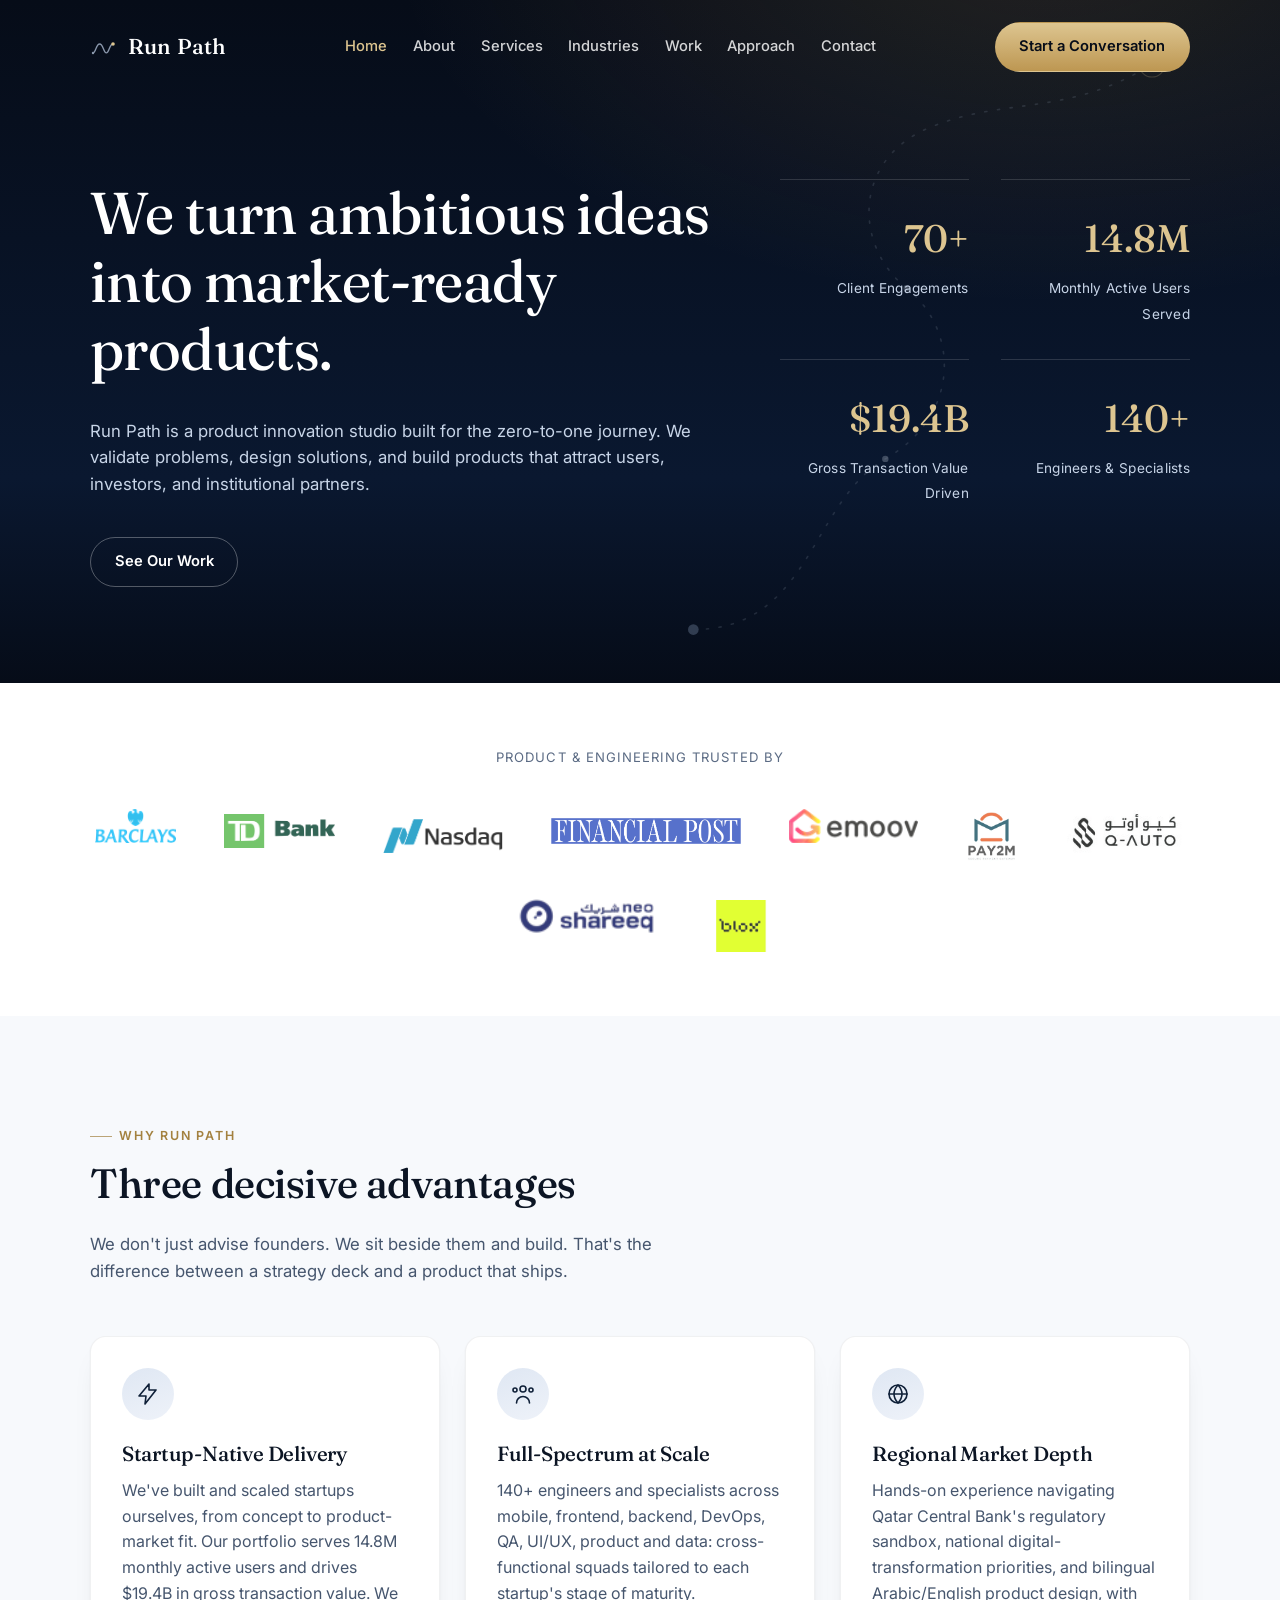
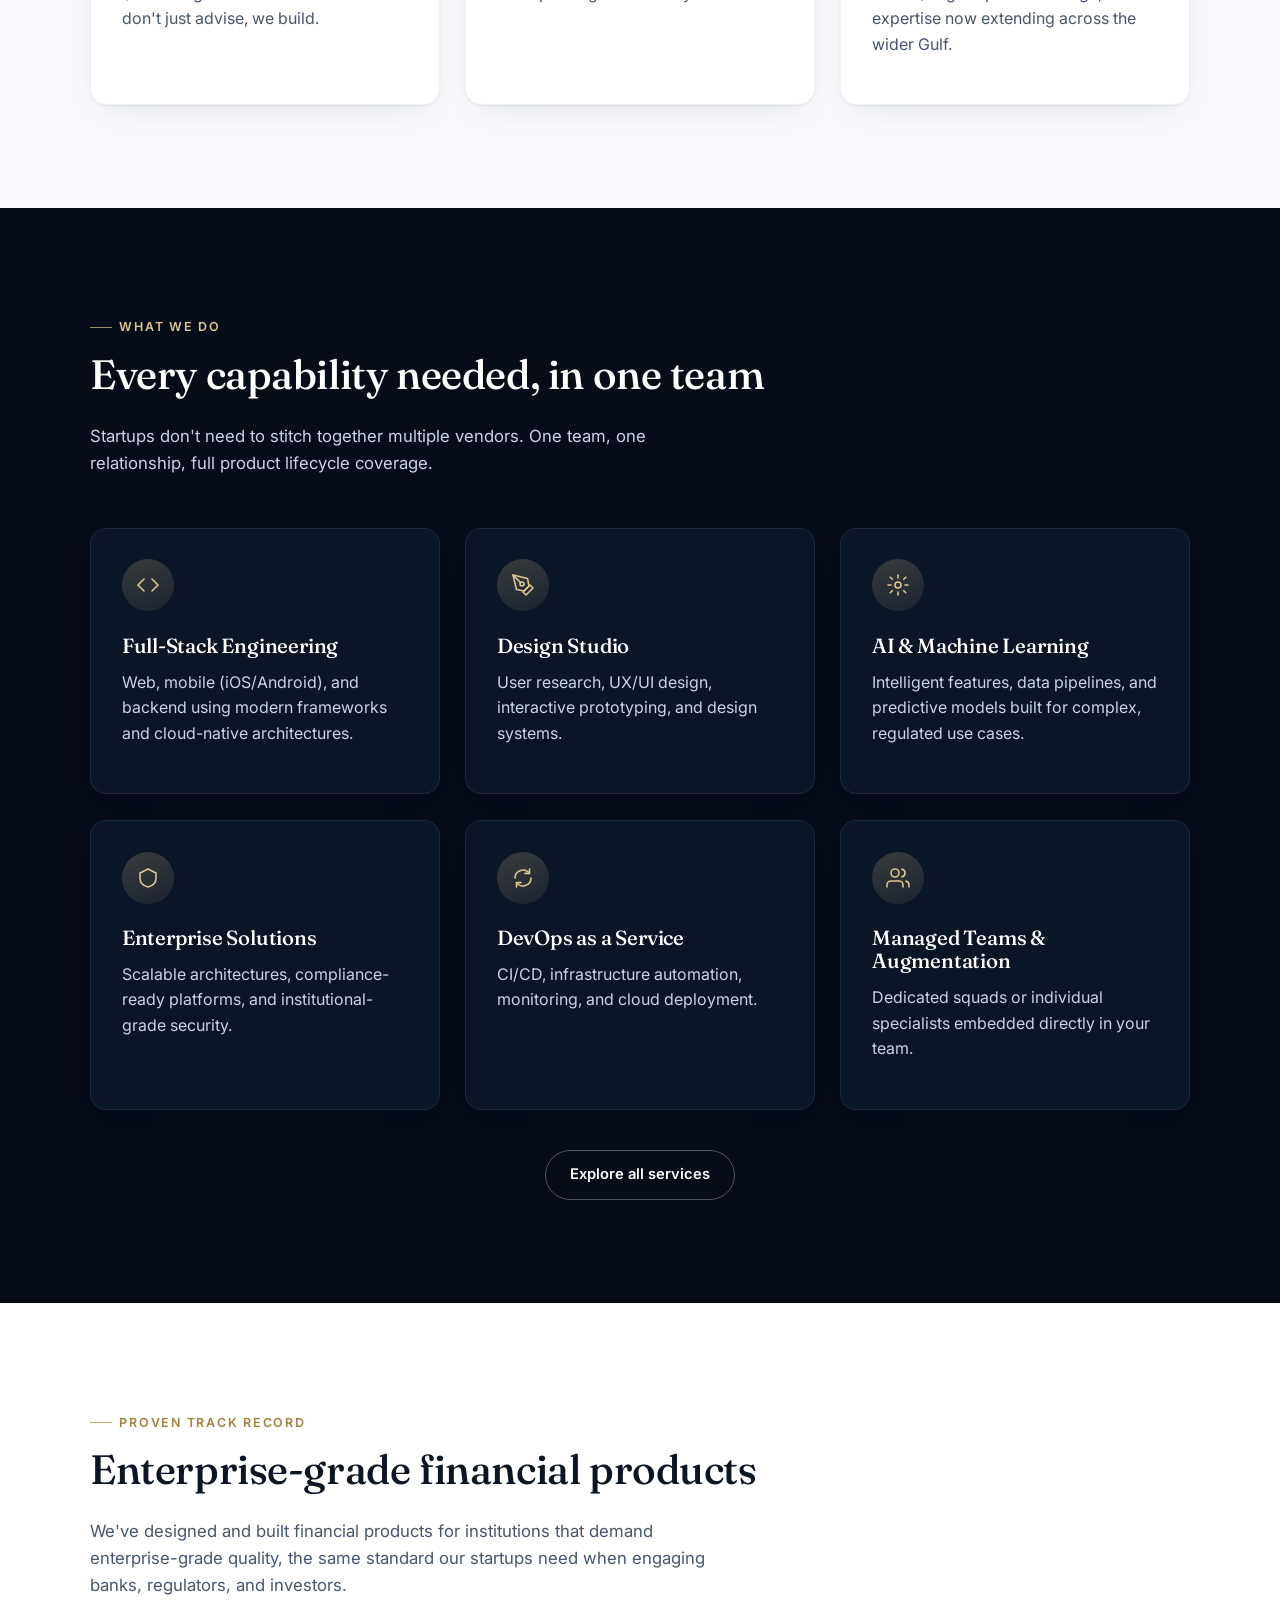
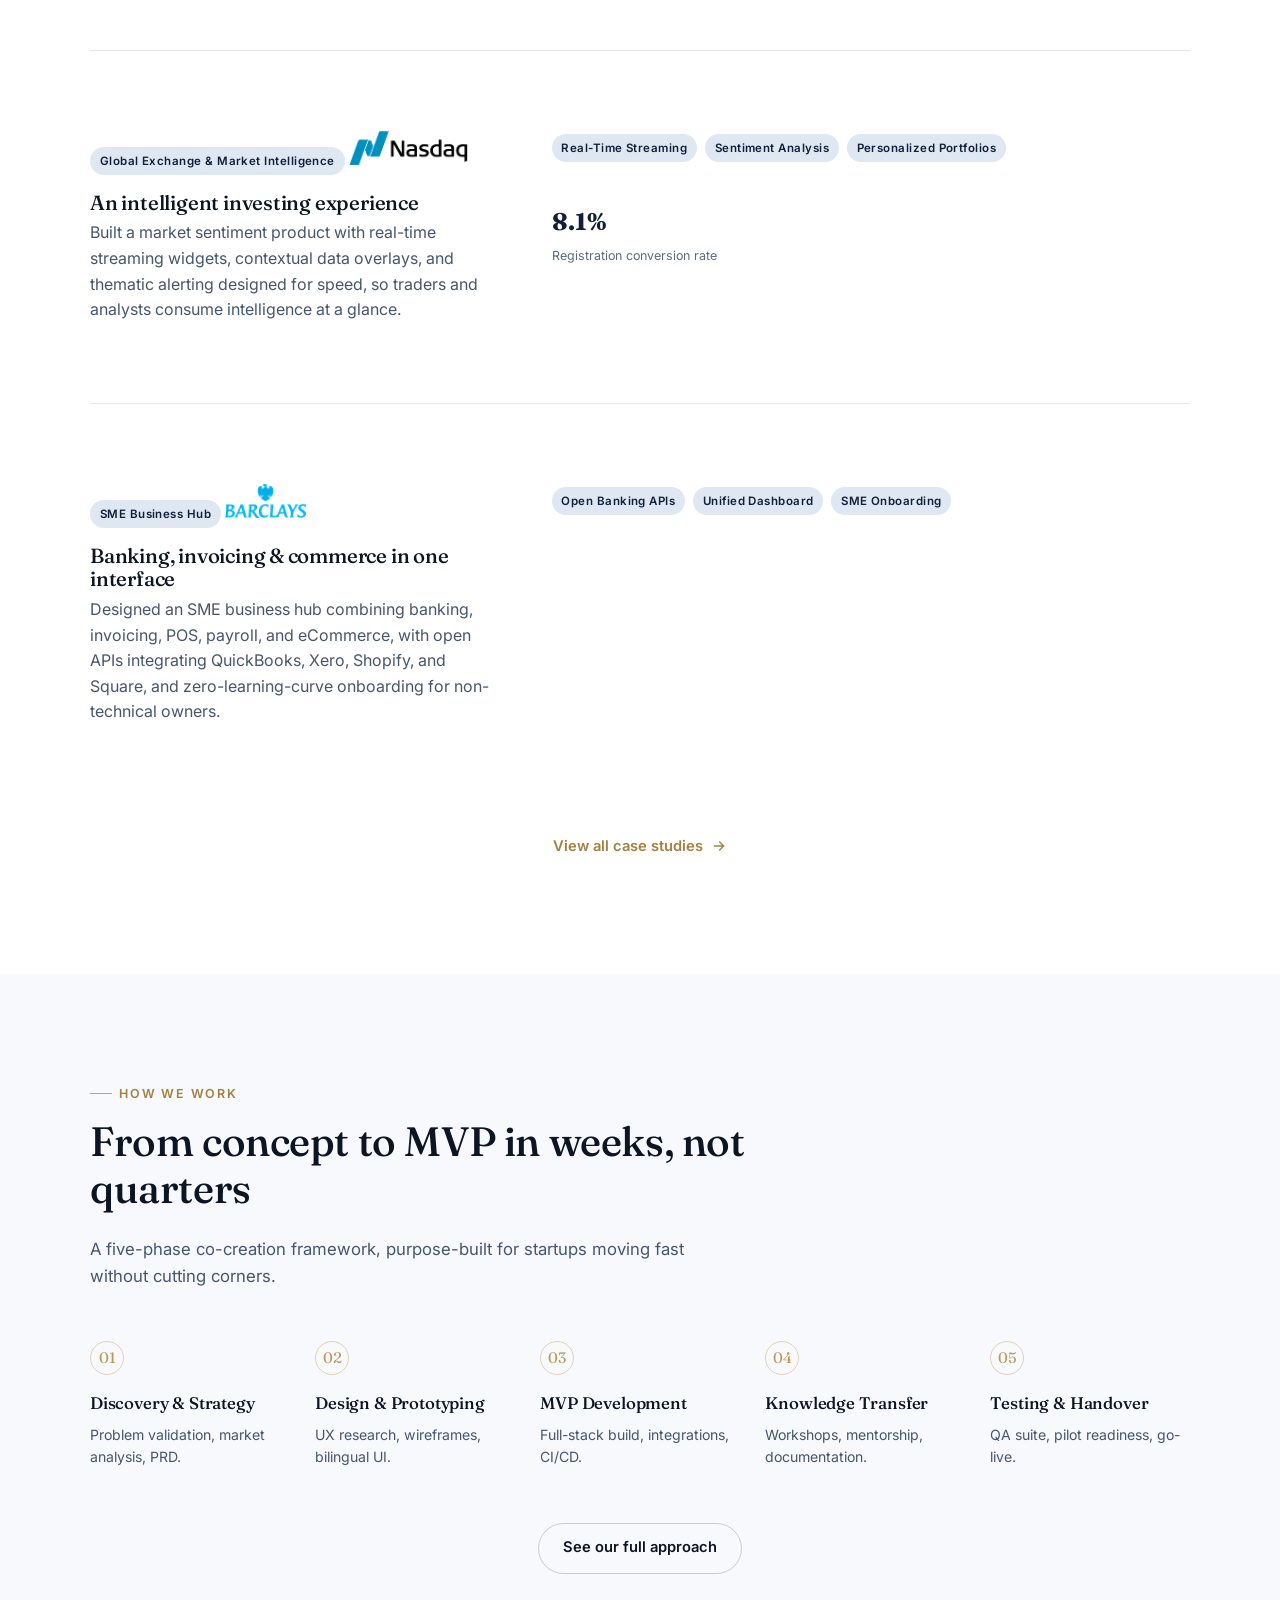
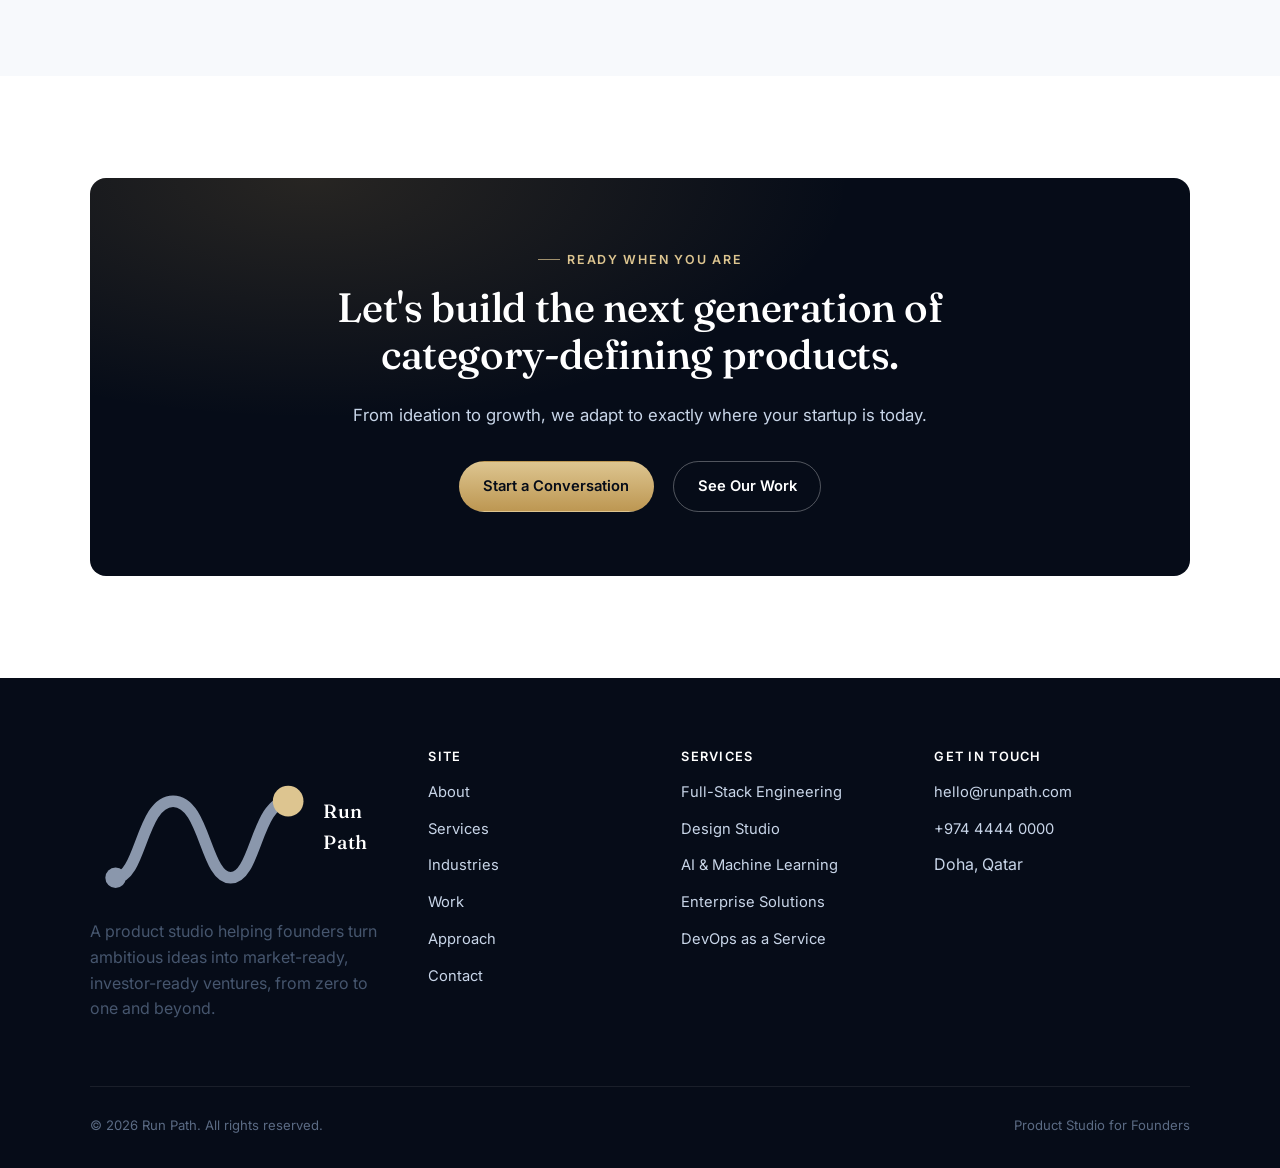
==== index.html @ f33294ba "Add files via upload" ====
<!doctype html>
<html lang="en">
<head>
<meta charset="UTF-8">
<meta name="viewport" content="width=device-width, initial-scale=1.0">
<title>Run Path | Product Studio for Founders</title>
<meta name="description" content="Run Path is a product innovation studio helping founders turn ambitious ideas into market-ready, investor-ready products, from zero to one and beyond.">
<link rel="preconnect" href="https://fonts.googleapis.com">
<link rel="preconnect" href="https://fonts.gstatic.com" crossorigin>
<link href="https://fonts.googleapis.com/css2?family=Fraunces:opsz,wght@9..144,400..600&family=Inter:wght@400;500;600;700&display=swap" rel="stylesheet">
<link rel="stylesheet" href="css/style.css">
</head>
<body>

<header class="site-header">
  <div class="container">
    <a href="index.html" class="logo">
      <svg class="mark" viewBox="0 0 35 24" fill="none" xmlns="http://www.w3.org/2000/svg">
        <path d="M4 20C8 20 8 8 13 8C18 8 18 20 22 20C26 20 26 8 31 8" stroke="#8a97ac" stroke-width="1.8" fill="none" stroke-linecap="round"/>
        <circle cx="4" cy="20" r="1.6" fill="#8a97ac"/>
        <circle cx="31" cy="8" r="2.4" fill="#ddc590"/>
      </svg>
      Run Path
    </a>
    <nav class="nav-links">
      <a href="index.html" class="active">Home</a>
      <a href="about.html">About</a>
      <a href="services.html">Services</a>
      <a href="industries.html">Industries</a>
      <a href="work.html">Work</a>
      <a href="approach.html">Approach</a>
      <a href="contact.html">Contact</a>
    </nav>
    <div class="nav-cta">
      <a href="contact.html" class="btn btn-gold">Start a Conversation</a>
      <button class="nav-toggle" aria-label="Toggle menu"><span></span><span></span><span></span></button>
    </div>
  </div>
</header>

<main>

  <section class="hero">
    <svg class="hero-path" viewBox="0 0 1200 700" fill="none" preserveAspectRatio="xMaxYMid slice" xmlns="http://www.w3.org/2000/svg">
      <path d="M650 620C760 620 760 500 830 460C900 420 900 340 850 300C800 260 800 180 870 150C940 120 1000 140 1080 90" stroke="url(#pathgrad)" stroke-width="1.5" stroke-dasharray="2 10" stroke-linecap="round"/>
      <circle cx="650" cy="620" r="5" fill="#5b6b84"/>
      <circle cx="830" cy="460" r="3" fill="#dfe7f3" fill-opacity="0.5"/>
      <circle cx="850" cy="300" r="3" fill="#dfe7f3" fill-opacity="0.5"/>
      <circle cx="1080" cy="90" r="6" fill="#ddc590"/>
      <circle cx="1080" cy="90" r="12" stroke="#ddc590" stroke-opacity="0.4"/>
      <defs>
        <linearGradient id="pathgrad" x1="650" y1="620" x2="1080" y2="90">
          <stop stop-color="#5b6b84" stop-opacity="0.5"/>
          <stop offset="1" stop-color="#ddc590" stop-opacity="0.8"/>
        </linearGradient>
      </defs>
    </svg>
    <div class="container">
      <div class="hero-grid">
        <div class="hero-copy reveal">
          <h1>We turn ambitious ideas into market-ready products.</h1>
          <p class="lede">Run Path is a product innovation studio built for the zero-to-one journey. We validate problems, design solutions, and build products that attract users, investors, and institutional partners.</p>
          <div class="hero-cta">
            <a href="work.html" class="btn btn-outline-light">See Our Work</a>
          </div>
        </div>
        <div class="hero-stats-grid reveal">
          <div class="stat"><span class="num">70+</span><span class="label">Client Engagements</span></div>
          <div class="stat"><span class="num">14.8M</span><span class="label">Monthly Active Users Served</span></div>
          <div class="stat"><span class="num">$19.4B</span><span class="label">Gross Transaction Value Driven</span></div>
          <div class="stat"><span class="num">140+</span><span class="label">Engineers &amp; Specialists</span></div>
        </div>
      </div>
    </div>
  </section>

  <section class="section-pad-sm bg-white">
    <div class="container">
      <p class="text-center" style="font-size:0.82rem; letter-spacing:0.08em; text-transform:uppercase; color:var(--slate-500); margin-bottom:2rem;">Product &amp; engineering trusted by</p>
      <div class="logo-strip">
        <span class="logo-chip chip-up"><img src="assets/logos/Barclays.png" alt="Barclays"></span>
        <span class="logo-chip"><img src="assets/logos/TDBank.webp" alt="TD Bank"></span>
        <span class="logo-chip chip-down"><img src="assets/logos/Nasdaq.png" alt="Nasdaq"></span>
        <span class="logo-chip"><img src="assets/logos/FP.png" alt="Financial Post"></span>
        <span class="logo-chip chip-up"><img src="assets/logos/emoov.png" alt="eMoov"></span>
        <span class="logo-chip compact chip-down"><img src="assets/logos/Pay2M.png" alt="PAY2M"></span>
        <span class="logo-chip compact"><img src="assets/logos/QAuto.png" alt="Q-Auto"></span>
        <span class="logo-chip compact chip-up"><img src="assets/logos/ShareeqNeo.png" alt="Shareeq Neo"></span>
        <span class="logo-chip compact chip-down"><img src="assets/logos/blox.png" alt="BLOX"></span>
      </div>
    </div>
  </section>

  <section class="section-pad bg-ice">
    <div class="container">
      <div class="section-head reveal">
        <p class="eyebrow">Why Run Path</p>
        <h2>Three decisive advantages</h2>
        <p class="lede">We don't just advise founders. We sit beside them and build. That's the difference between a strategy deck and a product that ships.</p>
      </div>
      <div class="grid-3">
        <div class="card reveal">
          <div class="icon-circle">
            <svg viewBox="0 0 24 24" fill="none" stroke="currentColor" stroke-width="1.6" stroke-linecap="round" stroke-linejoin="round"><path d="M13 2 3 14h7l-1 8 11-14h-7z"/></svg>
          </div>
          <h3>Startup-Native Delivery</h3>
          <p>We've built and scaled startups ourselves, from concept to product-market fit. Our portfolio serves 14.8M monthly active users and drives $19.4B in gross transaction value. We don't just advise, we build.</p>
        </div>
        <div class="card reveal">
          <div class="icon-circle">
            <svg viewBox="0 0 24 24" fill="none" stroke="currentColor" stroke-width="1.6" stroke-linecap="round" stroke-linejoin="round"><circle cx="12" cy="7" r="3"/><path d="M5.5 21a6.5 6.5 0 0 1 13 0"/><circle cx="20" cy="8" r="2"/><circle cx="4" cy="8" r="2"/></svg>
          </div>
          <h3>Full-Spectrum at Scale</h3>
          <p>140+ engineers and specialists across mobile, frontend, backend, DevOps, QA, UI/UX, product and data: cross-functional squads tailored to each startup's stage of maturity.</p>
        </div>
        <div class="card reveal">
          <div class="icon-circle">
            <svg viewBox="0 0 24 24" fill="none" stroke="currentColor" stroke-width="1.6" stroke-linecap="round" stroke-linejoin="round"><circle cx="12" cy="12" r="9"/><path d="M3 12h18M12 3c2.5 2.7 4 6 4 9s-1.5 6.3-4 9c-2.5-2.7-4-6-4-9s1.5-6.3 4-9z"/></svg>
          </div>
          <h3>Regional Market Depth</h3>
          <p>Hands-on experience navigating Qatar Central Bank's regulatory sandbox, national digital-transformation priorities, and bilingual Arabic/English product design, with expertise now extending across the wider Gulf.</p>
        </div>
      </div>
    </div>
  </section>

  <section class="section-pad bg-navy">
    <div class="container">
      <div class="section-head reveal">
        <p class="eyebrow">What We Do</p>
        <h2>Every capability needed, in one team</h2>
        <p class="lede">Startups don't need to stitch together multiple vendors. One team, one relationship, full product lifecycle coverage.</p>
      </div>
      <div class="grid-3">
        <div class="card card-dark reveal">
          <div class="icon-circle"><svg viewBox="0 0 24 24" fill="none" stroke="currentColor" stroke-width="1.6" stroke-linecap="round" stroke-linejoin="round"><polyline points="8 6 2 12 8 18"/><polyline points="16 6 22 12 16 18"/></svg></div>
          <h3>Full-Stack Engineering</h3>
          <p>Web, mobile (iOS/Android), and backend using modern frameworks and cloud-native architectures.</p>
        </div>
        <div class="card card-dark reveal">
          <div class="icon-circle"><svg viewBox="0 0 24 24" fill="none" stroke="currentColor" stroke-width="1.6" stroke-linecap="round" stroke-linejoin="round"><path d="M12 19l7-7 3 3-7 7-3-3z"/><path d="M18 13l-1.5-7.5L2 2l3.5 14.5L13 18l5-5z"/><path d="M2 2l7.586 7.586"/><circle cx="11" cy="11" r="2"/></svg></div>
          <h3>Design Studio</h3>
          <p>User research, UX/UI design, interactive prototyping, and design systems.</p>
        </div>
        <div class="card card-dark reveal">
          <div class="icon-circle"><svg viewBox="0 0 24 24" fill="none" stroke="currentColor" stroke-width="1.6" stroke-linecap="round" stroke-linejoin="round"><circle cx="12" cy="12" r="3"/><path d="M12 2v3M12 19v3M4.2 4.2l2.1 2.1M17.7 17.7l2.1 2.1M2 12h3M19 12h3M4.2 19.8l2.1-2.1M17.7 6.3l2.1-2.1"/></svg></div>
          <h3>AI &amp; Machine Learning</h3>
          <p>Intelligent features, data pipelines, and predictive models built for complex, regulated use cases.</p>
        </div>
        <div class="card card-dark reveal">
          <div class="icon-circle"><svg viewBox="0 0 24 24" fill="none" stroke="currentColor" stroke-width="1.6" stroke-linecap="round" stroke-linejoin="round"><path d="M12 3l8 4v5c0 5-3.5 8-8 9-4.5-1-8-4-8-9V7l8-4z"/></svg></div>
          <h3>Enterprise Solutions</h3>
          <p>Scalable architectures, compliance-ready platforms, and institutional-grade security.</p>
        </div>
        <div class="card card-dark reveal">
          <div class="icon-circle"><svg viewBox="0 0 24 24" fill="none" stroke="currentColor" stroke-width="1.6" stroke-linecap="round" stroke-linejoin="round"><path d="M4 12a8 8 0 0 1 14.5-4.6M20 12a8 8 0 0 1-14.5 4.6"/><path d="M18.5 3v4.4H14M5.5 21v-4.4H10"/></svg></div>
          <h3>DevOps as a Service</h3>
          <p>CI/CD, infrastructure automation, monitoring, and cloud deployment.</p>
        </div>
        <div class="card card-dark reveal">
          <div class="icon-circle"><svg viewBox="0 0 24 24" fill="none" stroke="currentColor" stroke-width="1.6" stroke-linecap="round" stroke-linejoin="round"><path d="M17 21v-2a4 4 0 0 0-4-4H5a4 4 0 0 0-4 4v2"/><circle cx="9" cy="7" r="4"/><path d="M23 21v-2a4 4 0 0 0-3-3.87M16 3.13a4 4 0 0 1 0 7.75"/></svg></div>
          <h3>Managed Teams &amp; Augmentation</h3>
          <p>Dedicated squads or individual specialists embedded directly in your team.</p>
        </div>
      </div>
      <div class="text-center" style="margin-top:2.5rem;">
        <a href="services.html" class="btn btn-outline-light">Explore all services</a>
      </div>
    </div>
  </section>

  <section class="section-pad bg-white">
    <div class="container">
      <div class="section-head reveal">
        <p class="eyebrow">Proven Track Record</p>
        <h2>Enterprise-grade financial products</h2>
        <p class="lede">We've designed and built financial products for institutions that demand enterprise-grade quality, the same standard our startups need when engaging banks, regulators, and investors.</p>
      </div>

      <div class="case-row reveal">
        <div class="case-meta">
          <span class="tag">Global Exchange &amp; Market Intelligence</span>
          <div class="logo-chip" style="margin-top:1rem;"><img src="assets/logos/Nasdaq.png" alt="Nasdaq"></div>
          <h3>An intelligent investing experience</h3>
          <p>Built a market sentiment product with real-time streaming widgets, contextual data overlays, and thematic alerting designed for speed, so traders and analysts consume intelligence at a glance.</p>
        </div>
        <div class="case-meta">
          <div class="tag-row">
            <span class="tag">Real-Time Streaming</span>
            <span class="tag">Sentiment Analysis</span>
            <span class="tag">Personalized Portfolios</span>
          </div>
          <div class="case-metrics">
            <div><strong>8.1%</strong><span>Registration conversion rate</span></div>
          </div>
        </div>
      </div>

      <div class="case-row reveal">
        <div class="case-meta">
          <span class="tag">SME Business Hub</span>
          <div class="logo-chip" style="margin-top:1rem;"><img src="assets/logos/Barclays.png" alt="Barclays"></div>
          <h3>Banking, invoicing &amp; commerce in one interface</h3>
          <p>Designed an SME business hub combining banking, invoicing, POS, payroll, and eCommerce, with open APIs integrating QuickBooks, Xero, Shopify, and Square, and zero-learning-curve onboarding for non-technical owners.</p>
        </div>
        <div class="case-meta">
          <div class="tag-row">
            <span class="tag">Open Banking APIs</span>
            <span class="tag">Unified Dashboard</span>
            <span class="tag">SME Onboarding</span>
          </div>
        </div>
      </div>

      <div class="text-center" style="margin-top:1rem;">
        <a href="work.html" class="btn btn-ghost">View all case studies <svg width="16" height="16" viewBox="0 0 24 24" fill="none" stroke="currentColor" stroke-width="2" stroke-linecap="round"><path d="M5 12h14M13 6l6 6-6 6"/></svg></a>
      </div>
    </div>
  </section>

  <section class="section-pad bg-ice">
    <div class="container">
      <div class="section-head reveal">
        <p class="eyebrow">How We Work</p>
        <h2>From concept to MVP in weeks, not quarters</h2>
        <p class="lede">A five-phase co-creation framework, purpose-built for startups moving fast without cutting corners.</p>
      </div>
      <div class="grid-5">
        <div class="reveal"><div class="step-number">01</div><h3 style="font-size:1.05rem;">Discovery &amp; Strategy</h3><p style="font-size:0.88rem;">Problem validation, market analysis, PRD.</p></div>
        <div class="reveal"><div class="step-number">02</div><h3 style="font-size:1.05rem;">Design &amp; Prototyping</h3><p style="font-size:0.88rem;">UX research, wireframes, bilingual UI.</p></div>
        <div class="reveal"><div class="step-number">03</div><h3 style="font-size:1.05rem;">MVP Development</h3><p style="font-size:0.88rem;">Full-stack build, integrations, CI/CD.</p></div>
        <div class="reveal"><div class="step-number">04</div><h3 style="font-size:1.05rem;">Knowledge Transfer</h3><p style="font-size:0.88rem;">Workshops, mentorship, documentation.</p></div>
        <div class="reveal"><div class="step-number">05</div><h3 style="font-size:1.05rem;">Testing &amp; Handover</h3><p style="font-size:0.88rem;">QA suite, pilot readiness, go-live.</p></div>
      </div>
      <div class="text-center" style="margin-top:2.5rem;">
        <a href="approach.html" class="btn btn-outline-dark">See our full approach</a>
      </div>
    </div>
  </section>

  <section class="section-pad bg-white">
    <div class="container">
      <div class="cta-band reveal">
        <p class="eyebrow" style="justify-content:center;">Ready When You Are</p>
        <h2>Let's build the next generation of category-defining products.</h2>
        <p class="lede" style="margin:0 auto;">From ideation to growth, we adapt to exactly where your startup is today.</p>
        <div class="btn-row">
          <a href="contact.html" class="btn btn-gold">Start a Conversation</a>
          <a href="work.html" class="btn btn-outline-light">See Our Work</a>
        </div>
      </div>
    </div>
  </section>

</main>

<footer class="site-footer">
  <div class="container">
    <div class="footer-grid">
      <div>
        <div class="footer-logo">
          <svg class="mark" viewBox="0 0 35 24" fill="none" xmlns="http://www.w3.org/2000/svg">
            <path d="M4 20C8 20 8 8 13 8C18 8 18 20 22 20C26 20 26 8 31 8" stroke="#8a97ac" stroke-width="1.8" fill="none" stroke-linecap="round"/>
            <circle cx="4" cy="20" r="1.6" fill="#8a97ac"/>
            <circle cx="31" cy="8" r="2.4" fill="#ddc590"/>
          </svg>
          <span class="logo" style="font-size:1.2rem;">Run Path</span>
        </div>
        <p>A product studio helping founders turn ambitious ideas into market-ready, investor-ready ventures, from zero to one and beyond.</p>
      </div>
      <div>
        <h4>Site</h4>
        <ul>
          <li><a href="about.html">About</a></li>
          <li><a href="services.html">Services</a></li>
          <li><a href="industries.html">Industries</a></li>
          <li><a href="work.html">Work</a></li>
          <li><a href="approach.html">Approach</a></li>
          <li><a href="contact.html">Contact</a></li>
        </ul>
      </div>
      <div>
        <h4>Services</h4>
        <ul>
          <li><a href="services.html">Full-Stack Engineering</a></li>
          <li><a href="services.html">Design Studio</a></li>
          <li><a href="services.html">AI &amp; Machine Learning</a></li>
          <li><a href="services.html">Enterprise Solutions</a></li>
          <li><a href="services.html">DevOps as a Service</a></li>
        </ul>
      </div>
      <div>
        <h4>Get in Touch</h4>
        <ul>
          <li><a href="mailto:hello@runpath.com">hello@runpath.com</a></li>
          <li><a href="tel:+97444440000">+974 4444 0000</a></li>
          <li>Doha, Qatar</li>
        </ul>
      </div>
    </div>
    <div class="footer-bottom">
      <span>© 2026 Run Path. All rights reserved.</span>
      <span>Product Studio for Founders</span>
    </div>
  </div>
</footer>

<script src="js/main.js"></script>
</body>
</html>
---- css/style.css ----
/* ============================================================
   RUN PATH — Design System
   Palette: Midnight Executive (navy) + warm brass accent
   Type: Fraunces (display serif) + Inter (body sans)
   ============================================================ */

:root {
  --navy-950: #060c18;
  --navy-900: #0a1526;
  --navy-800: #0f2038;
  --navy-700: #16304f;
  --navy-600: #223f63;
  --ice-50: #f7f9fc;
  --ice-100: #eef2f9;
  --ice-200: #dfe7f3;
  --ice-300: #c8d5e8;
  --slate-500: #5b6b84;
  --slate-600: #46566e;
  --slate-700: #34415500;
  --white: #ffffff;
  --gold-300: #ddc590;
  --gold-500: #bd9752;
  --gold-600: #a3813f;
  --ink: #0c1524;

  --container: 1180px;
  --gap: clamp(1.25rem, 2vw, 2rem);
  --radius-sm: 6px;
  --radius-md: 10px;
  --radius-lg: 16px;

  --shadow-soft: 0 20px 60px -30px rgba(6, 12, 24, 0.35);
  --shadow-card: 0 1px 2px rgba(10, 21, 38, 0.06), 0 12px 30px -18px rgba(10, 21, 38, 0.18);

  --ease: cubic-bezier(.22, .61, .36, 1);
}

* { box-sizing: border-box; }
html { scroll-behavior: smooth; }

body {
  margin: 0;
  font-family: 'Inter', -apple-system, BlinkMacSystemFont, 'Segoe UI', sans-serif;
  color: var(--ink);
  background: var(--white);
  line-height: 1.6;
  -webkit-font-smoothing: antialiased;
}

h1, h2, h3, h4 {
  font-family: 'Fraunces', 'Cambria', Georgia, serif;
  font-weight: 500;
  line-height: 1.15;
  margin: 0 0 0.6em;
  letter-spacing: -0.01em;
}

h1 { font-size: clamp(2.4rem, 4.6vw, 4.2rem); font-weight: 460; }
h2 { font-size: clamp(1.9rem, 3.2vw, 2.75rem); }
h3 { font-size: clamp(1.2rem, 1.6vw, 1.5rem); }

p { margin: 0 0 1em; color: var(--slate-600); }

a { color: inherit; text-decoration: none; }

img, svg { display: block; max-width: 100%; }

.container {
  width: 100%;
  max-width: var(--container);
  margin: 0 auto;
  padding: 0 clamp(1.25rem, 4vw, 2.5rem);
}

section { position: relative; }

.section-pad { padding: clamp(4rem, 8vw, 7.5rem) 0; }
.section-pad-sm { padding: clamp(2.75rem, 5vw, 4.5rem) 0; }

.bg-navy { background: var(--navy-950); color: var(--ice-100); }
.bg-navy p, .hero p, .page-hero p, .cta-band p { color: var(--ice-300); }
.bg-navy h1, .bg-navy h2, .bg-navy h3, .bg-navy h4,
.hero h1, .hero h2, .hero h3, .hero h4,
.page-hero h1, .page-hero h2, .page-hero h3, .page-hero h4,
.cta-band h1, .cta-band h2, .cta-band h3, .cta-band h4 { color: var(--white); }
.bg-ice { background: var(--ice-50); }
.bg-white { background: var(--white); }

.eyebrow {
  display: inline-flex;
  align-items: center;
  gap: 0.6em;
  font-family: 'Inter', sans-serif;
  font-size: 0.78rem;
  font-weight: 600;
  letter-spacing: 0.14em;
  text-transform: uppercase;
  color: var(--gold-600);
  margin-bottom: 1.1em;
}
.bg-navy .eyebrow, .hero .eyebrow, .page-hero .eyebrow, .cta-band .eyebrow { color: var(--gold-300); }

.eyebrow::before {
  content: "";
  width: 22px;
  height: 1px;
  background: currentColor;
  opacity: 0.7;
}

.lede {
  font-size: clamp(1.05rem, 1.3vw, 1.2rem);
  max-width: 640px;
  color: var(--slate-600);
}
.bg-navy .lede, .hero .lede, .page-hero .lede, .cta-band .lede { color: var(--ice-300); }

/* ---------- Buttons ---------- */
.btn {
  display: inline-flex;
  align-items: center;
  gap: 0.6em;
  padding: 0.85em 1.6em;
  border-radius: 999px;
  font-size: 0.92rem;
  font-weight: 600;
  border: 1px solid transparent;
  cursor: pointer;
  transition: transform 0.25s var(--ease), background 0.25s var(--ease), color 0.25s var(--ease), border-color 0.25s var(--ease);
  white-space: nowrap;
}
.btn-gold {
  background: linear-gradient(180deg, var(--gold-300), var(--gold-500));
  color: var(--navy-950);
}
.btn-gold:hover { transform: translateY(-2px); }
.btn-outline-light {
  border-color: rgba(255,255,255,0.3);
  color: var(--white);
}
.btn-outline-light:hover { border-color: rgba(255,255,255,0.7); background: rgba(255,255,255,0.06); }
.btn-outline-dark {
  border-color: rgba(10,21,38,0.2);
  color: var(--ink);
}
.btn-outline-dark:hover { border-color: rgba(10,21,38,0.5); background: rgba(10,21,38,0.04); }
.btn-ghost {
  color: var(--gold-600);
  padding: 0.85em 0;
}
.btn-ghost svg { transition: transform 0.25s var(--ease); }
.btn-ghost:hover svg { transform: translateX(4px); }

/* ---------- Header ---------- */
.site-header {
  position: fixed;
  top: 0; left: 0; right: 0;
  z-index: 100;
  padding: 1.35rem 0;
  transition: background 0.35s var(--ease), padding 0.35s var(--ease), box-shadow .35s var(--ease), border-color .35s var(--ease);
  border-bottom: 1px solid transparent;
}
.site-header .container { display: flex; align-items: center; justify-content: space-between; }
.site-header.is-scrolled {
  background: rgba(6, 12, 24, 0.92);
  backdrop-filter: blur(10px);
  padding: 0.9rem 0;
  border-color: rgba(255,255,255,0.08);
}

.logo {
  font-family: 'Fraunces', serif;
  font-size: 1.35rem;
  font-weight: 500;
  color: var(--white);
  display: flex;
  align-items: center;
  gap: 0.55em;
  letter-spacing: 0.01em;
}
.logo .mark { width: 26px; height: 26px; }

.nav-links {
  display: flex;
  align-items: center;
  gap: clamp(1.4rem, 2vw, 2.4rem);
}
.nav-links a {
  color: rgba(255,255,255,0.82);
  font-size: 0.92rem;
  font-weight: 500;
  transition: color 0.2s;
  position: relative;
}
.nav-links a:hover { color: var(--white); }
.nav-links a.active { color: var(--gold-300); }

.nav-cta { display: flex; align-items: center; gap: 1.6rem; }

.nav-toggle {
  display: none;
  flex-direction: column;
  gap: 5px;
  background: none;
  border: none;
  cursor: pointer;
  padding: 6px;
}
.nav-toggle span { width: 22px; height: 2px; background: var(--white); display: block; }

/* ---------- Footer ---------- */
.site-footer {
  background: var(--navy-950);
  color: var(--ice-300);
  padding: 4.5rem 0 2rem;
}
.footer-grid {
  display: grid;
  grid-template-columns: 1.4fr 1fr 1fr 1.2fr;
  gap: 2.5rem;
  padding-bottom: 3rem;
  border-bottom: 1px solid rgba(255,255,255,0.08);
}
.footer-grid h4 {
  color: var(--white);
  font-family: 'Inter', sans-serif;
  font-size: 0.8rem;
  letter-spacing: 0.1em;
  text-transform: uppercase;
  font-weight: 600;
  margin-bottom: 1.1em;
}
.footer-grid ul { list-style: none; margin: 0; padding: 0; display: flex; flex-direction: column; gap: 0.7em; }
.footer-grid a { color: var(--ice-300); font-size: 0.92rem; transition: color 0.2s; }
.footer-grid a:hover { color: var(--gold-300); }
.footer-bottom {
  display: flex;
  justify-content: space-between;
  align-items: center;
  flex-wrap: wrap;
  gap: 1rem;
  padding-top: 1.75rem;
  font-size: 0.82rem;
  color: var(--slate-500);
}
.footer-logo { display: flex; align-items: center; gap: 0.6em; margin-bottom: 1rem; }

/* ---------- Stats ---------- */
.stat-row {
  display: grid;
  grid-template-columns: repeat(4, 1fr);
  gap: var(--gap);
}
.stat {
  padding: 1.75rem 0 0;
  border-top: 1px solid rgba(255,255,255,0.14);
}
.stat .num {
  font-family: 'Fraunces', serif;
  font-size: clamp(2.1rem, 3vw, 3rem);
  color: var(--gold-300);
  font-weight: 480;
  display: block;
  margin-bottom: 0.15em;
}
.stat .label {
  font-size: 0.85rem;
  color: var(--ice-300);
  letter-spacing: 0.02em;
}
.bg-ice .stat, .bg-white .stat { border-top-color: rgba(10,21,38,0.12); }
.bg-ice .stat .num, .bg-white .stat .num { color: var(--navy-800); }
.bg-ice .stat .label, .bg-white .stat .label { color: var(--slate-500); }

/* ---------- Cards / grids ---------- */
.grid-3 { display: grid; grid-template-columns: repeat(3, 1fr); gap: var(--gap); }
.grid-2 { display: grid; grid-template-columns: repeat(2, 1fr); gap: var(--gap); }
.grid-4 { display: grid; grid-template-columns: repeat(4, 1fr); gap: var(--gap); }
.grid-5 { display: grid; grid-template-columns: repeat(5, 1fr); gap: var(--gap); }

.card {
  background: var(--white);
  border-radius: var(--radius-lg);
  padding: clamp(1.75rem, 2.4vw, 2.5rem);
  box-shadow: var(--shadow-card);
  border: 1px solid rgba(10, 21, 38, 0.06);
}
.card-dark {
  background: var(--navy-900);
  border: 1px solid rgba(255,255,255,0.08);
  color: var(--ice-100);
}
.card-dark p { color: var(--ice-300); }

.icon-circle {
  width: 52px; height: 52px;
  border-radius: 50%;
  display: flex; align-items: center; justify-content: center;
  background: linear-gradient(160deg, var(--ice-200), var(--ice-100));
  color: var(--navy-800);
  margin-bottom: 1.4rem;
}
.icon-circle svg { width: 24px; height: 24px; }
.card-dark .icon-circle {
  background: linear-gradient(160deg, rgba(221,197,144,0.22), rgba(221,197,144,0.08));
  color: var(--gold-300);
}

.tag {
  display: inline-block;
  font-size: 0.72rem;
  font-weight: 600;
  letter-spacing: 0.04em;
  padding: 0.4em 0.85em;
  border-radius: 999px;
  background: var(--ice-200);
  color: var(--navy-800);
}
.card-dark .tag, .bg-navy .tag {
  background: rgba(221,197,144,0.14);
  color: var(--gold-300);
}
.tag-row { display: flex; flex-wrap: wrap; gap: 0.5rem; margin-top: 1.2rem; }

.step-number {
  font-family: 'Fraunces', serif;
  font-size: 0.95rem;
  color: var(--gold-500);
  border: 1px solid rgba(189,151,82,0.4);
  width: 34px; height: 34px;
  border-radius: 50%;
  display: flex; align-items: center; justify-content: center;
  margin-bottom: 1.2rem;
}

/* section heading block */
.section-head {
  max-width: 720px;
  margin-bottom: clamp(2.5rem, 4vw, 3.5rem);
}
.section-head.center { margin-left: auto; margin-right: auto; text-align: center; }
.section-head.center .eyebrow::before { display: none; }

/* ---------- Hero ---------- */
.hero {
  padding: clamp(9rem, 14vw, 12rem) 0 clamp(4rem, 8vw, 6rem);
  background: radial-gradient(1100px 620px at 82% -10%, rgba(189,151,82,0.16), transparent 60%),
              linear-gradient(180deg, var(--navy-950), #0a1830 70%, var(--navy-950));
  overflow: hidden;
  position: relative;
}
.hero-path {
  position: absolute;
  inset: 0;
  width: 100%;
  height: 100%;
  opacity: 0.5;
  pointer-events: none;
}
.hero-grid {
  position: relative;
  z-index: 2;
  display: grid;
  grid-template-columns: 1.4fr 0.9fr;
  gap: clamp(2rem, 4vw, 4rem);
  align-items: start;
}
.hero-copy { max-width: 640px; }
.hero-cta { display: flex; align-items: center; gap: 1.6rem; margin-top: 2.4rem; flex-wrap: wrap; }
.hero-stats-grid {
  display: grid;
  grid-template-columns: 1fr 1fr;
  gap: 2rem;
  text-align: right;
}

/* ---------- Marquee / logos strip ---------- */
.logo-strip {
  display: flex;
  flex-wrap: wrap;
  gap: 1.75rem 3rem;
  align-items: center;
  justify-content: center;
}
.logo-strip span {
  font-family: 'Fraunces', serif;
  font-size: 1.05rem;
  color: var(--slate-500);
  opacity: 0.8;
  white-space: nowrap;
}
/* hand-assigned stagger, independent of flex-wrap order */
.logo-strip .chip-up { margin-top: -10px; }
.logo-strip .chip-down { margin-top: 10px; }

/* ---------- Client logos ---------- */
.logo-chip {
  display: inline-flex;
  align-items: center;
  justify-content: center;
}
.logo-chip img {
  height: 34px;
  width: auto;
  max-width: 190px;
  object-fit: contain;
  display: block;
}
/* compact/square marks (badges, stacked lockups) render narrower than wide
   wordmarks at the same height, so they get a boosted height to match visual weight */
.logo-chip.compact img { height: 52px; }
.logo-chip.lg img { height: 42px; }
.case-meta .logo-chip { margin-bottom: 1rem; justify-content: flex-start; }

/* ---------- Case study rows ---------- */
.case-row {
  display: grid;
  grid-template-columns: 0.9fr 1.4fr;
  gap: clamp(2rem, 4vw, 4rem);
  padding: clamp(2.5rem, 5vw, 4rem) 0;
  border-top: 1px solid rgba(10,21,38,0.1);
}
.case-row:first-of-type { border-top: none; }
.bg-navy .case-row { border-top-color: rgba(255,255,255,0.1); }
.case-meta .tag { margin-bottom: 1rem; }
.case-meta h3 { margin-bottom: 0.3em; }
.case-metrics { display: flex; gap: 2.2rem; margin-top: 1.6rem; flex-wrap: wrap; }
.case-metrics div strong { display: block; font-family: 'Fraunces', serif; font-size: 1.5rem; color: var(--navy-800); }
.bg-navy .case-metrics div strong { color: var(--white); }
.case-metrics div span { font-size: 0.78rem; color: var(--slate-500); }

/* ---------- Process timeline ---------- */
.timeline { position: relative; }
.timeline-row {
  display: grid;
  grid-template-columns: 90px 1fr;
  gap: 1.5rem;
  padding-bottom: 3rem;
  position: relative;
}
.timeline-row:last-child { padding-bottom: 0; }
.timeline-row .tl-index {
  font-family: 'Fraunces', serif;
  font-size: 1rem;
  color: var(--gold-500);
  border: 1px solid rgba(189,151,82,0.35);
  width: 46px; height: 46px;
  border-radius: 50%;
  display: flex; align-items: center; justify-content: center;
  background: var(--navy-950);
  position: relative;
  z-index: 2;
}
.timeline-row::before {
  content: "";
  position: absolute;
  left: 22px; top: 46px; bottom: -3rem;
  width: 1px;
  background: rgba(255,255,255,0.14);
}
.timeline-row:last-child::before { display: none; }
.tl-content .tl-phase { font-size: 0.78rem; color: var(--ice-300); margin-bottom: 0.4em; letter-spacing: 0.05em; text-transform: uppercase; }

/* ---------- Engagement model cards ---------- */
.model-card { display: flex; flex-direction: column; height: 100%; }
.model-card .model-tag { font-family: 'Fraunces', serif; font-size: 1.5rem; color: var(--gold-500); margin-bottom: 0.3rem; }
.model-card .model-meta { display: flex; gap: 1.5rem; margin-top: auto; padding-top: 1.5rem; border-top: 1px solid rgba(10,21,38,0.1); }
.model-card .model-meta div span { display: block; font-size: 0.72rem; color: var(--slate-500); text-transform: uppercase; letter-spacing: 0.05em; }
.model-card .model-meta div strong { font-family: 'Fraunces', serif; font-weight: 500; }

/* ---------- CTA band ---------- */
.cta-band {
  border-radius: var(--radius-lg);
  padding: clamp(2.5rem, 5vw, 4.5rem);
  background: radial-gradient(900px 400px at 20% 0%, rgba(189,151,82,0.18), transparent 60%), var(--navy-950);
  text-align: center;
}
.cta-band h2 { max-width: 620px; margin-left: auto; margin-right: auto; }
.cta-band .btn-row { display: flex; justify-content: center; gap: 1.2rem; margin-top: 2rem; flex-wrap: wrap; }

/* ---------- Contact page ---------- */
.contact-info-item { display: flex; gap: 1rem; margin-bottom: 1.75rem; }
.contact-info-item .icon-circle { margin-bottom: 0; flex-shrink: 0; width: 44px; height: 44px; }
.contact-info-item .icon-circle svg { width: 20px; height: 20px; }
.contact-info-item h4 { margin-bottom: 0.2em; font-family: 'Inter', sans-serif; font-size: 0.95rem; }
.contact-info-item p { margin: 0; font-size: 0.92rem; }

/* ---------- Page hero (interior pages) ---------- */
.page-hero {
  padding: clamp(8.5rem, 12vw, 10.5rem) 0 clamp(3.5rem, 6vw, 5rem);
  background: linear-gradient(180deg, var(--navy-950), #0a1830 120%);
}
.page-hero .eyebrow { color: var(--gold-300); }
.page-hero h1 { max-width: 760px; }
.page-hero .lede { margin-top: 1rem; }
.breadcrumb { font-size: 0.82rem; color: var(--ice-300); margin-bottom: 1.5rem; display: flex; gap: 0.5em; align-items: center; }
.breadcrumb a { color: var(--ice-300); } .breadcrumb a:hover { color: var(--white); }

/* ---------- Values / list rows ---------- */
.check-list { list-style: none; padding: 0; margin: 0; }
.check-list li { display: flex; gap: 0.8em; margin-bottom: 1rem; align-items: flex-start; }
.check-list li svg { flex-shrink: 0; margin-top: 0.2em; color: var(--gold-500); }

/* ---------- Utilities ---------- */
.mt-0 { margin-top: 0; }
.text-center { text-align: center; }
.reveal { opacity: 0; transform: translateY(18px); transition: opacity 0.7s var(--ease), transform 0.7s var(--ease); }
.reveal.is-visible { opacity: 1; transform: translateY(0); }

/* ============ Responsive ============ */
@media (max-width: 980px) {
  .grid-3, .grid-4, .grid-5 { grid-template-columns: 1fr 1fr; }
  .footer-grid { grid-template-columns: 1fr 1fr; }
  .case-row { grid-template-columns: 1fr; }
  .stat-row { grid-template-columns: 1fr 1fr; }
  .hero-grid { grid-template-columns: 1fr; }
  .hero-stats-grid { text-align: left; margin-top: 0.5rem; }
}

@media (max-width: 760px) {
  .nav-links, .nav-cta .btn { display: none; }
  .nav-toggle { display: flex; }
  .grid-3, .grid-4, .grid-2, .grid-5 { grid-template-columns: 1fr; }
  .footer-grid { grid-template-columns: 1fr; gap: 2rem; }
  .stat-row { grid-template-columns: 1fr 1fr; }
  .timeline-row { grid-template-columns: 46px 1fr; }

  .site-header.nav-open .nav-links {
    display: flex;
    position: fixed;
    inset: 0;
    top: 64px;
    background: var(--navy-950);
    flex-direction: column;
    padding: 2.5rem 1.5rem;
    align-items: flex-start;
    gap: 1.5rem;
  }
  .site-header.nav-open .nav-links a { font-size: 1.1rem; }
  .site-header.nav-open .nav-cta { display: none; }
}
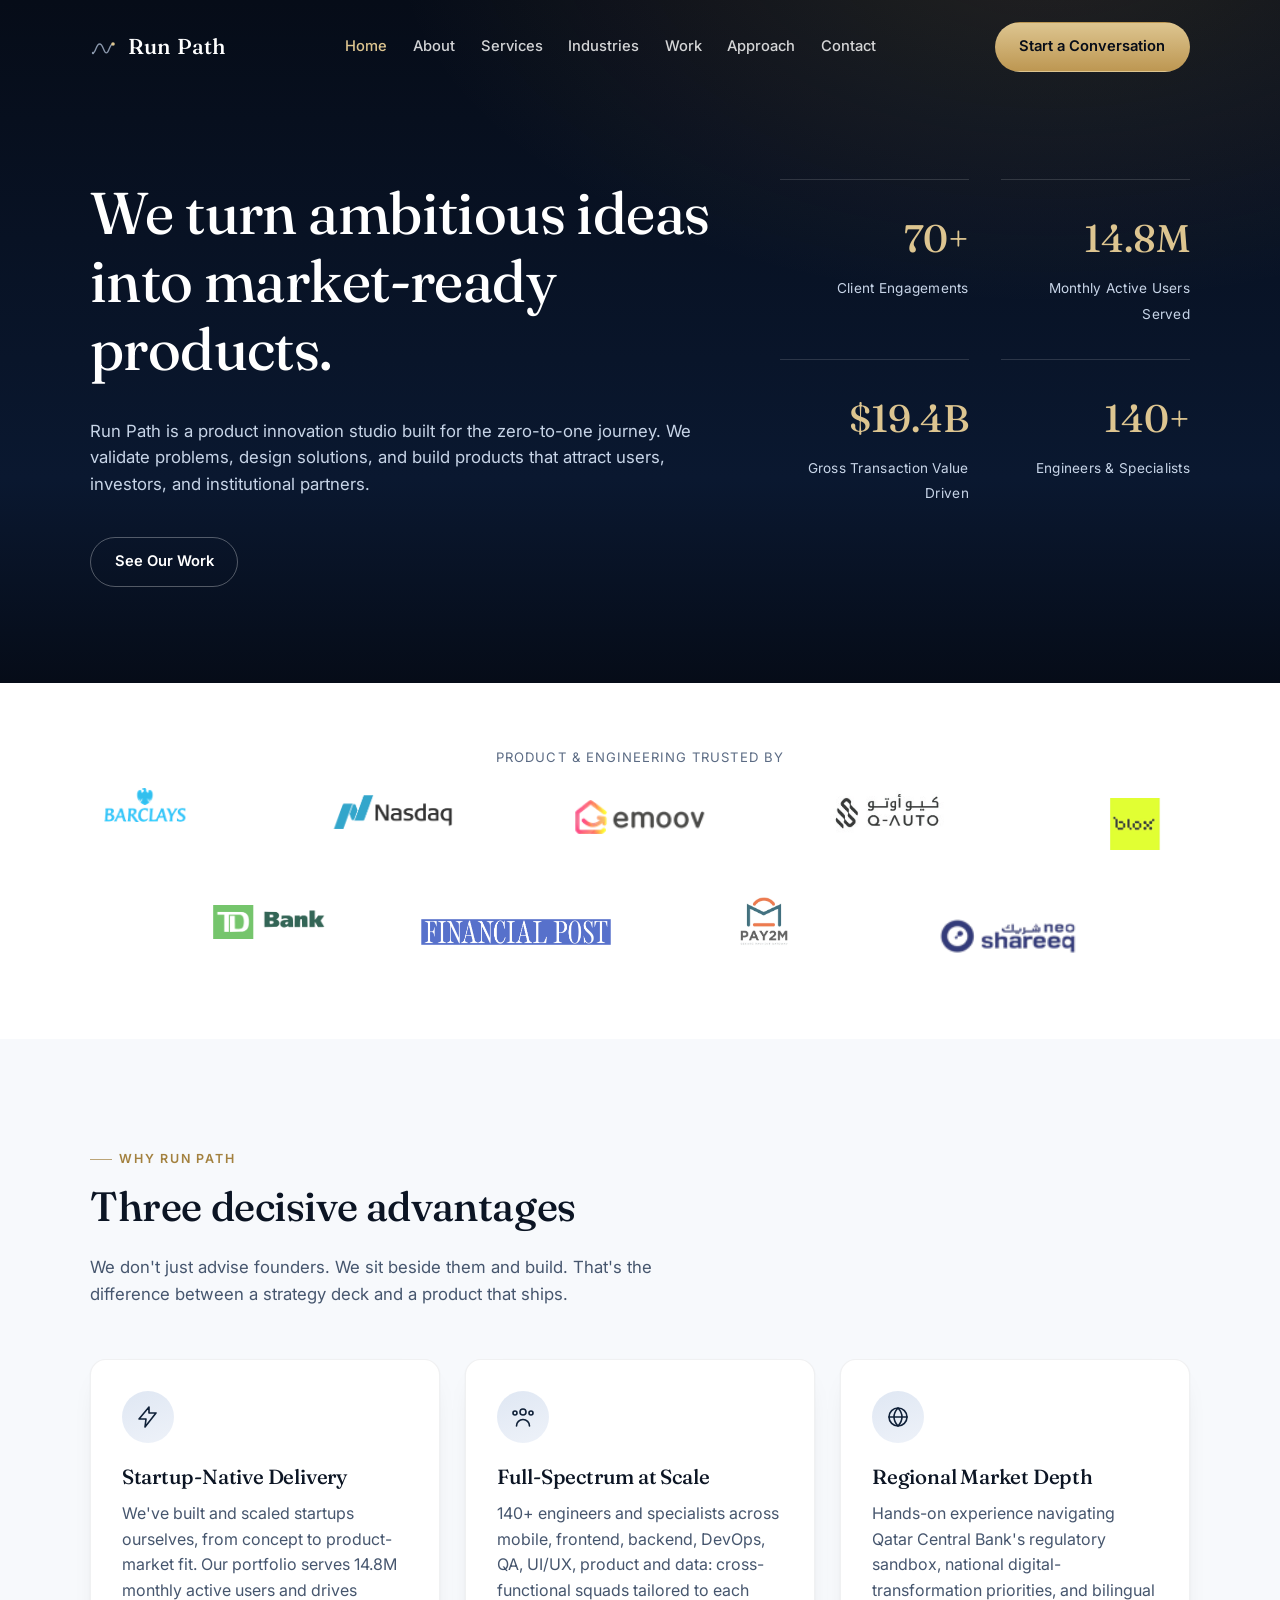
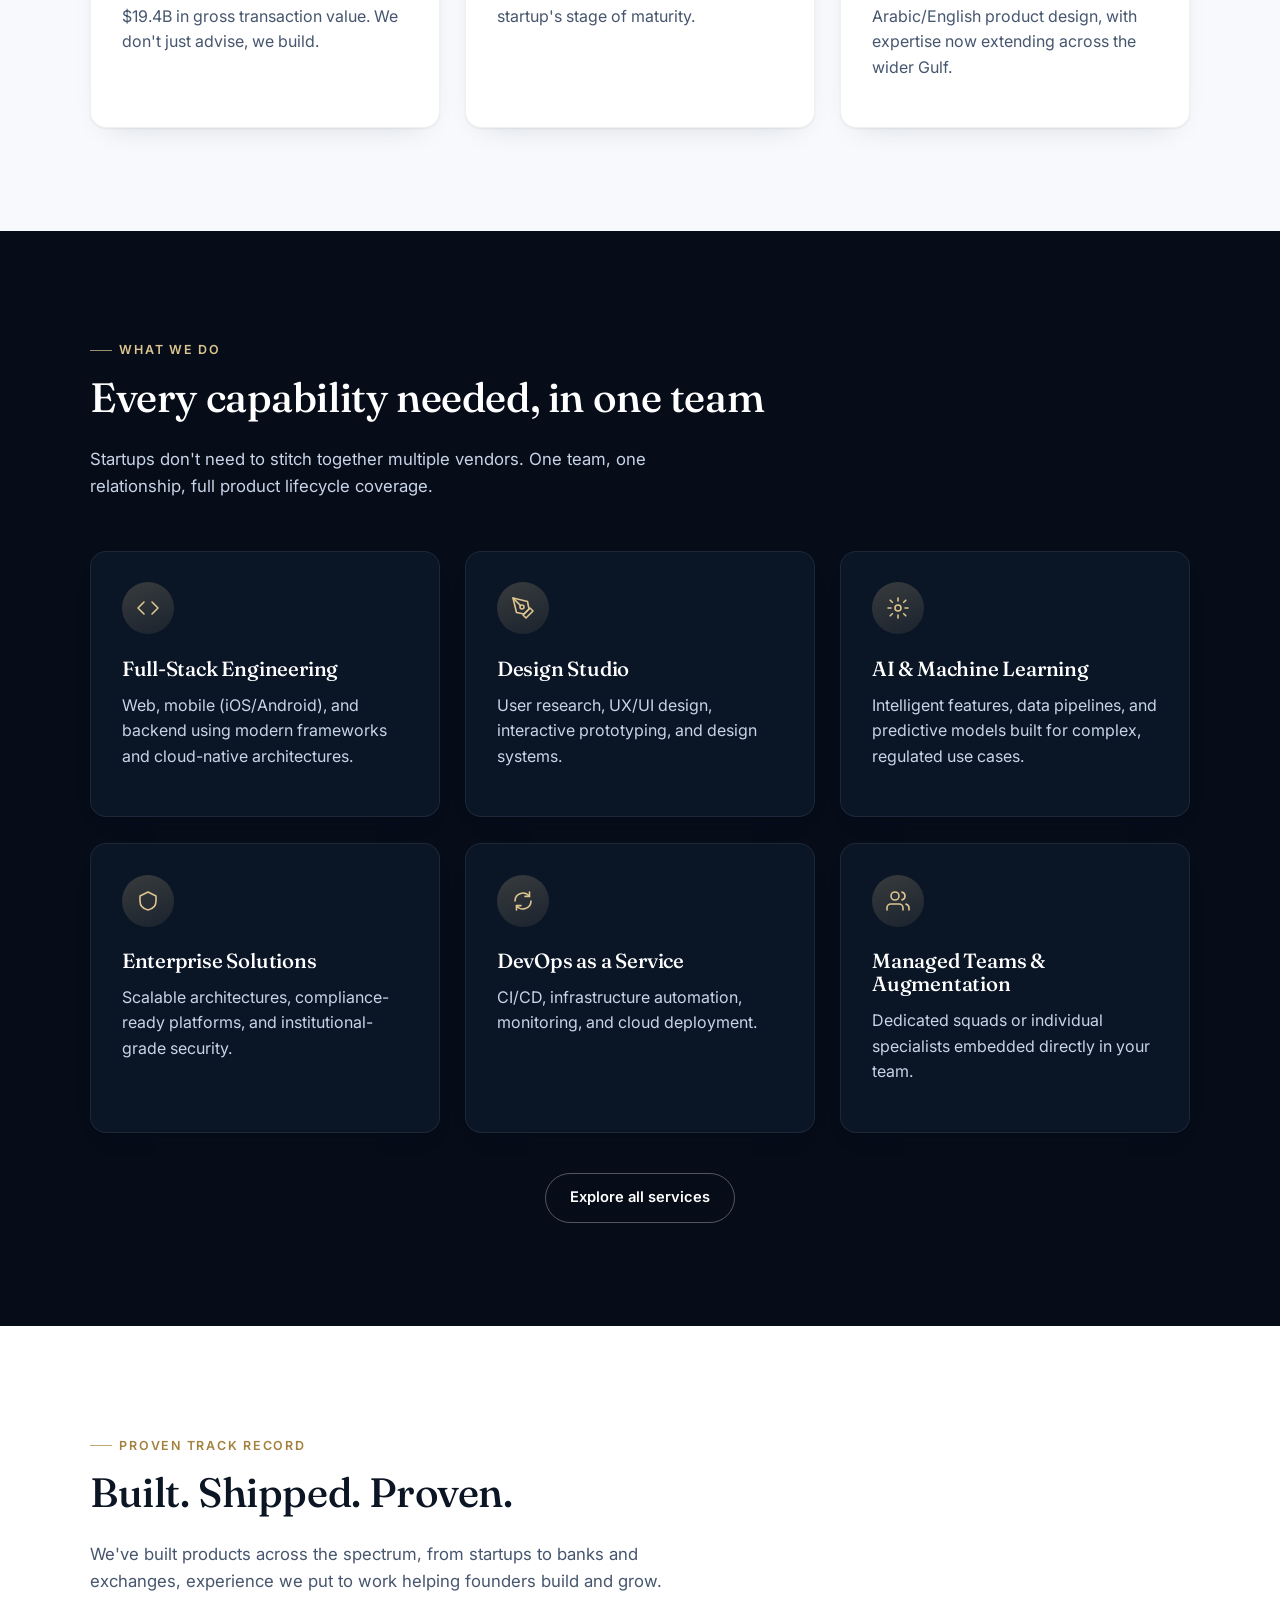
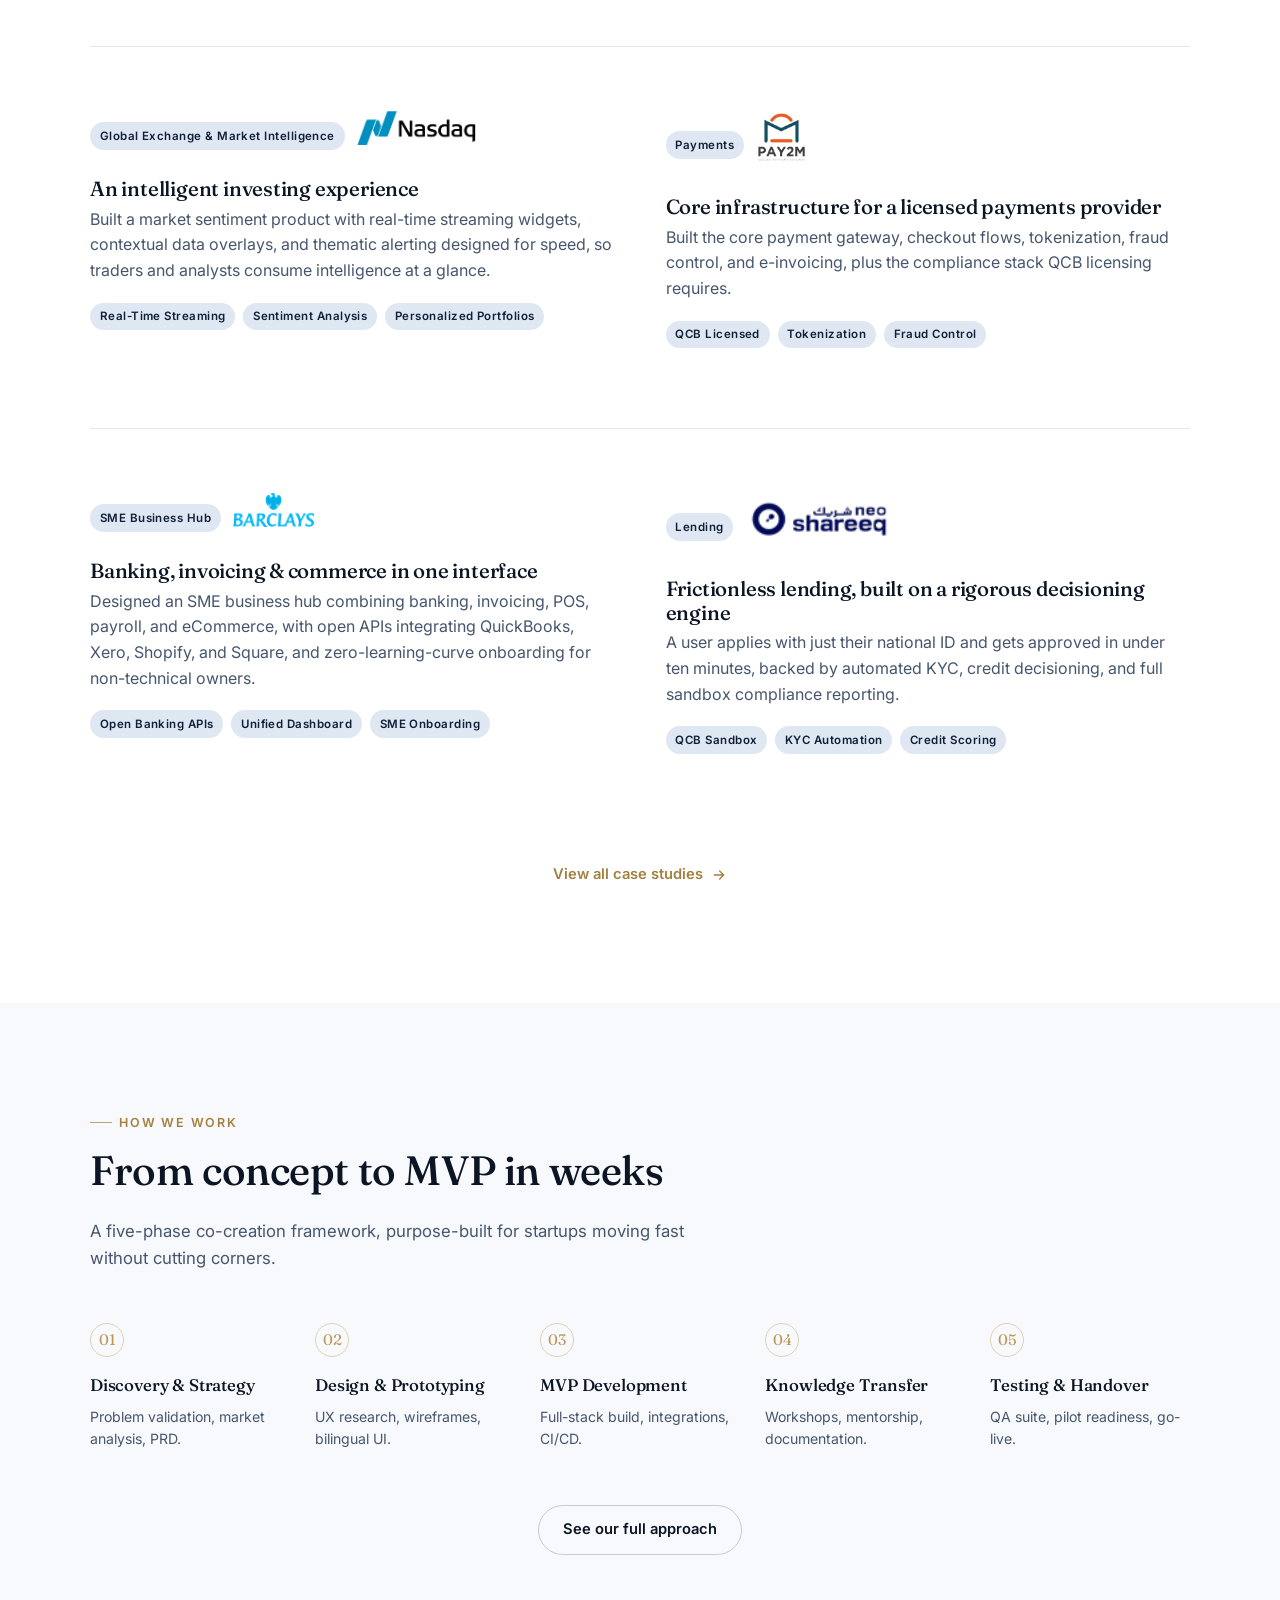
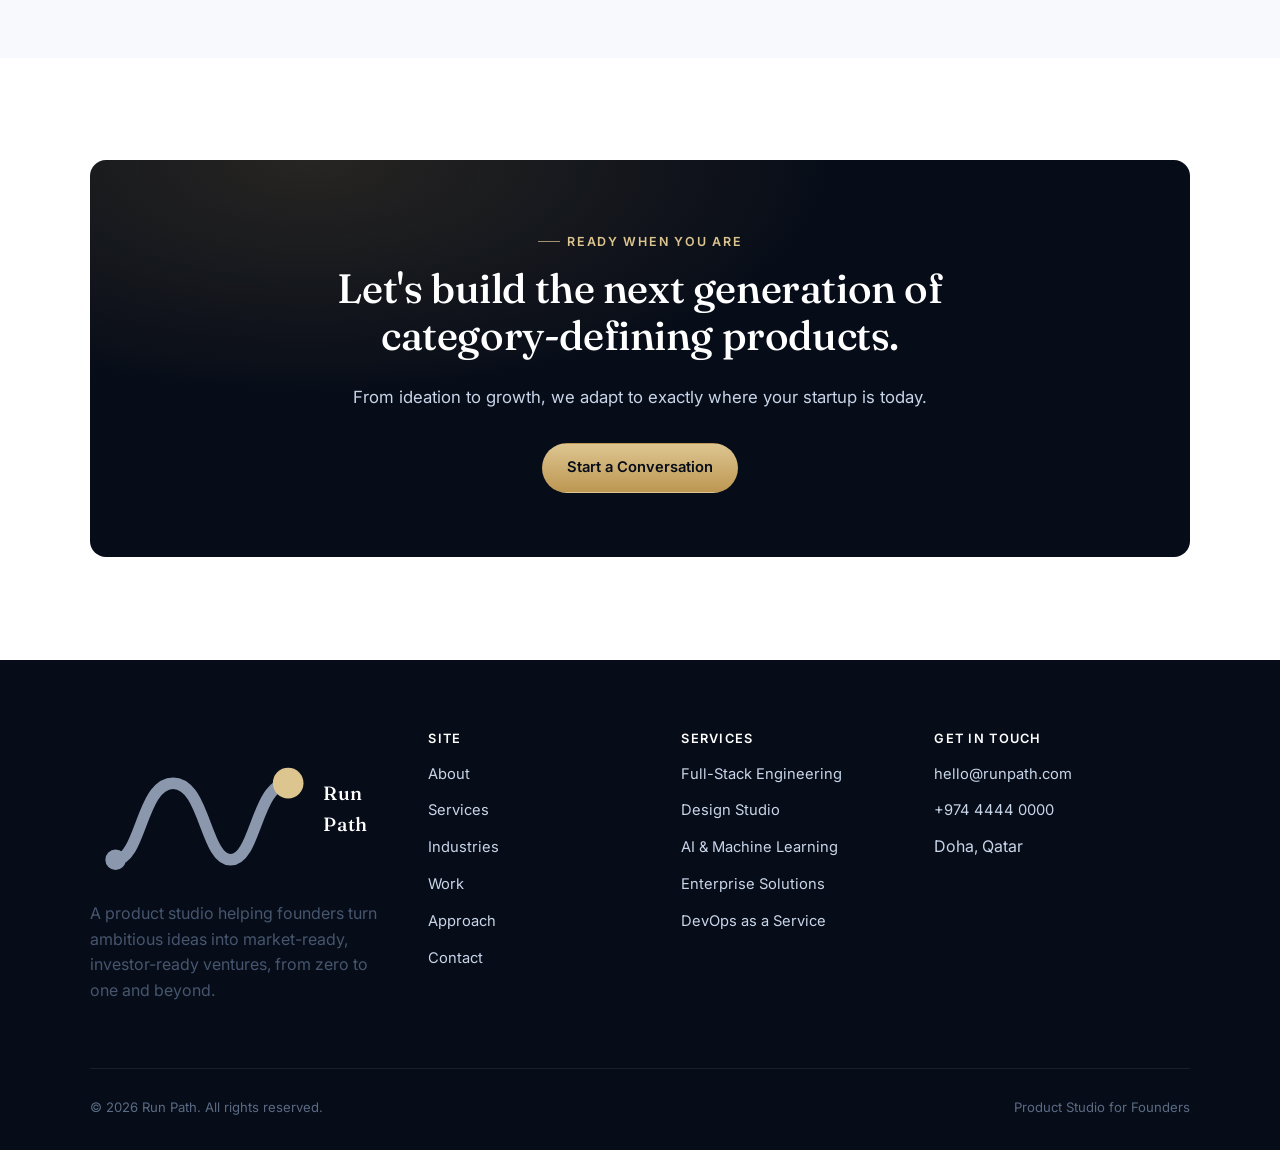
==== commit f6a5e1ff: "Add files via upload" ====
--- a/index.html
+++ b/index.html
@@ -41,20 +41,6 @@
 <main>
 
   <section class="hero">
-    <svg class="hero-path" viewBox="0 0 1200 700" fill="none" preserveAspectRatio="xMaxYMid slice" xmlns="http://www.w3.org/2000/svg">
-      <path d="M650 620C760 620 760 500 830 460C900 420 900 340 850 300C800 260 800 180 870 150C940 120 1000 140 1080 90" stroke="url(#pathgrad)" stroke-width="1.5" stroke-dasharray="2 10" stroke-linecap="round"/>
-      <circle cx="650" cy="620" r="5" fill="#5b6b84"/>
-      <circle cx="830" cy="460" r="3" fill="#dfe7f3" fill-opacity="0.5"/>
-      <circle cx="850" cy="300" r="3" fill="#dfe7f3" fill-opacity="0.5"/>
-      <circle cx="1080" cy="90" r="6" fill="#ddc590"/>
-      <circle cx="1080" cy="90" r="12" stroke="#ddc590" stroke-opacity="0.4"/>
-      <defs>
-        <linearGradient id="pathgrad" x1="650" y1="620" x2="1080" y2="90">
-          <stop stop-color="#5b6b84" stop-opacity="0.5"/>
-          <stop offset="1" stop-color="#ddc590" stop-opacity="0.8"/>
-        </linearGradient>
-      </defs>
-    </svg>
     <div class="container">
       <div class="hero-grid">
         <div class="hero-copy reveal">
@@ -76,17 +62,17 @@
 
   <section class="section-pad-sm bg-white">
     <div class="container">
-      <p class="text-center" style="font-size:0.82rem; letter-spacing:0.08em; text-transform:uppercase; color:var(--slate-500); margin-bottom:2rem;">Product &amp; engineering trusted by</p>
+      <p class="text-center" style="font-size:0.82rem; letter-spacing:0.08em; text-transform:uppercase; color:var(--slate-500); margin-bottom:0.75rem;">Product &amp; engineering trusted by</p>
       <div class="logo-strip">
-        <span class="logo-chip chip-up"><img src="assets/logos/Barclays.png" alt="Barclays"></span>
-        <span class="logo-chip"><img src="assets/logos/TDBank.webp" alt="TD Bank"></span>
-        <span class="logo-chip chip-down"><img src="assets/logos/Nasdaq.png" alt="Nasdaq"></span>
-        <span class="logo-chip"><img src="assets/logos/FP.png" alt="Financial Post"></span>
-        <span class="logo-chip chip-up"><img src="assets/logos/emoov.png" alt="eMoov"></span>
-        <span class="logo-chip compact chip-down"><img src="assets/logos/Pay2M.png" alt="PAY2M"></span>
-        <span class="logo-chip compact"><img src="assets/logos/QAuto.png" alt="Q-Auto"></span>
-        <span class="logo-chip compact chip-up"><img src="assets/logos/ShareeqNeo.png" alt="Shareeq Neo"></span>
-        <span class="logo-chip compact chip-down"><img src="assets/logos/blox.png" alt="BLOX"></span>
+        <span class="logo-chip" style="--x:5%; --y:8px;"><img src="assets/logos/Barclays.png" alt="Barclays"></span>
+        <span class="logo-chip" style="--x:16.25%; --y:125px;"><img src="assets/logos/TDBank.webp" alt="TD Bank"></span>
+        <span class="logo-chip" style="--x:27.5%; --y:15px;"><img src="assets/logos/Nasdaq.png" alt="Nasdaq"></span>
+        <span class="logo-chip" style="--x:38.75%; --y:135px;"><img src="assets/logos/FP.png" alt="Financial Post"></span>
+        <span class="logo-chip" style="--x:50%; --y:20px;"><img src="assets/logos/emoov.png" alt="eMoov"></span>
+        <span class="logo-chip compact" style="--x:61.25%; --y:115px;"><img src="assets/logos/Pay2M.png" alt="PAY2M"></span>
+        <span class="logo-chip compact" style="--x:72.5%; --y:5px;"><img src="assets/logos/QAuto.png" alt="Q-Auto"></span>
+        <span class="logo-chip compact" style="--x:83.75%; --y:130px;"><img src="assets/logos/ShareeqNeo.png" alt="Shareeq Neo"></span>
+        <span class="logo-chip compact" style="--x:95%; --y:18px;"><img src="assets/logos/blox.png" alt="BLOX"></span>
       </div>
     </div>
   </section>
@@ -173,43 +159,66 @@
     <div class="container">
       <div class="section-head reveal">
         <p class="eyebrow">Proven Track Record</p>
-        <h2>Enterprise-grade financial products</h2>
-        <p class="lede">We've designed and built financial products for institutions that demand enterprise-grade quality, the same standard our startups need when engaging banks, regulators, and investors.</p>
-      </div>
-
-      <div class="case-row reveal">
+        <h2>Built. Shipped. Proven.</h2>
+        <p class="lede">We've built products across the spectrum, from startups to banks and exchanges, experience we put to work helping founders build and grow.</p>
+      </div>
+
+      <div class="case-row split reveal">
         <div class="case-meta">
-          <span class="tag">Global Exchange &amp; Market Intelligence</span>
-          <div class="logo-chip" style="margin-top:1rem;"><img src="assets/logos/Nasdaq.png" alt="Nasdaq"></div>
+          <div class="case-head-row">
+            <span class="tag">Global Exchange &amp; Market Intelligence</span>
+            <div class="logo-chip"><img src="assets/logos/Nasdaq.png" alt="Nasdaq"></div>
+          </div>
           <h3>An intelligent investing experience</h3>
           <p>Built a market sentiment product with real-time streaming widgets, contextual data overlays, and thematic alerting designed for speed, so traders and analysts consume intelligence at a glance.</p>
-        </div>
-        <div class="case-meta">
           <div class="tag-row">
             <span class="tag">Real-Time Streaming</span>
             <span class="tag">Sentiment Analysis</span>
             <span class="tag">Personalized Portfolios</span>
           </div>
-          <div class="case-metrics">
-            <div><strong>8.1%</strong><span>Registration conversion rate</span></div>
-          </div>
-        </div>
-      </div>
-
-      <div class="case-row reveal">
+        </div>
         <div class="case-meta">
-          <span class="tag">SME Business Hub</span>
-          <div class="logo-chip" style="margin-top:1rem;"><img src="assets/logos/Barclays.png" alt="Barclays"></div>
+          <div class="case-head-row">
+            <span class="tag">Payments</span>
+            <div class="logo-chip compact"><img src="assets/logos/Pay2M.png" alt="PAY2M"></div>
+          </div>
+          <h3>Core infrastructure for a licensed payments provider</h3>
+          <p>Built the core payment gateway, checkout flows, tokenization, fraud control, and e-invoicing, plus the compliance stack QCB licensing requires.</p>
+          <div class="tag-row">
+            <span class="tag">QCB Licensed</span>
+            <span class="tag">Tokenization</span>
+            <span class="tag">Fraud Control</span>
+          </div>
+        </div>
+      </div>
+
+      <div class="case-row split reveal">
+        <div class="case-meta">
+          <div class="case-head-row">
+            <span class="tag">SME Business Hub</span>
+            <div class="logo-chip"><img src="assets/logos/Barclays.png" alt="Barclays"></div>
+          </div>
           <h3>Banking, invoicing &amp; commerce in one interface</h3>
           <p>Designed an SME business hub combining banking, invoicing, POS, payroll, and eCommerce, with open APIs integrating QuickBooks, Xero, Shopify, and Square, and zero-learning-curve onboarding for non-technical owners.</p>
-        </div>
-        <div class="case-meta">
           <div class="tag-row">
             <span class="tag">Open Banking APIs</span>
             <span class="tag">Unified Dashboard</span>
             <span class="tag">SME Onboarding</span>
           </div>
         </div>
+        <div class="case-meta">
+          <div class="case-head-row">
+            <span class="tag">Lending</span>
+            <div class="logo-chip compact"><img src="assets/logos/ShareeqNeo.png" alt="Shareeq Neo"></div>
+          </div>
+          <h3>Frictionless lending, built on a rigorous decisioning engine</h3>
+          <p>A user applies with just their national ID and gets approved in under ten minutes, backed by automated KYC, credit decisioning, and full sandbox compliance reporting.</p>
+          <div class="tag-row">
+            <span class="tag">QCB Sandbox</span>
+            <span class="tag">KYC Automation</span>
+            <span class="tag">Credit Scoring</span>
+          </div>
+        </div>
       </div>
 
       <div class="text-center" style="margin-top:1rem;">
@@ -222,7 +231,7 @@
     <div class="container">
       <div class="section-head reveal">
         <p class="eyebrow">How We Work</p>
-        <h2>From concept to MVP in weeks, not quarters</h2>
+        <h2>From concept to MVP in weeks</h2>
         <p class="lede">A five-phase co-creation framework, purpose-built for startups moving fast without cutting corners.</p>
       </div>
       <div class="grid-5">
@@ -246,7 +255,6 @@
         <p class="lede" style="margin:0 auto;">From ideation to growth, we adapt to exactly where your startup is today.</p>
         <div class="btn-row">
           <a href="contact.html" class="btn btn-gold">Start a Conversation</a>
-          <a href="work.html" class="btn btn-outline-light">See Our Work</a>
         </div>
       </div>
     </div>
--- a/css/style.css
+++ b/css/style.css
@@ -14,6 +14,7 @@
   --ice-100: #eef2f9;
   --ice-200: #dfe7f3;
   --ice-300: #c8d5e8;
+  --warm-50: #f4f5f7;
   --slate-500: #5b6b84;
   --slate-600: #46566e;
   --slate-700: #34415500;
@@ -84,6 +85,7 @@
 .page-hero h1, .page-hero h2, .page-hero h3, .page-hero h4,
 .cta-band h1, .cta-band h2, .cta-band h3, .cta-band h4 { color: var(--white); }
 .bg-ice { background: var(--ice-50); }
+.bg-warm { background: var(--warm-50); }
 .bg-white { background: var(--white); }
 
 .eyebrow {
@@ -321,6 +323,15 @@
   color: var(--gold-300);
 }
 .tag-row { display: flex; flex-wrap: wrap; gap: 0.5rem; margin-top: 1.2rem; }
+.industry-logos {
+  display: flex;
+  flex-wrap: wrap;
+  align-items: center;
+  gap: 1rem 1.5rem;
+  margin-top: 1.5rem;
+  padding-top: 1.5rem;
+  border-top: 1px solid rgba(10,21,38,0.08);
+}
 
 .step-number {
   font-family: 'Fraunces', serif;
@@ -349,14 +360,6 @@
   overflow: hidden;
   position: relative;
 }
-.hero-path {
-  position: absolute;
-  inset: 0;
-  width: 100%;
-  height: 100%;
-  opacity: 0.5;
-  pointer-events: none;
-}
 .hero-grid {
   position: relative;
   z-index: 2;
@@ -375,12 +378,17 @@
 }
 
 /* ---------- Marquee / logos strip ---------- */
+/* full-width scatter: each chip placed via --x/--y custom props, hand-tuned
+   to avoid overlap (see mobile fallback below 920px) */
 .logo-strip {
-  display: flex;
-  flex-wrap: wrap;
-  gap: 1.75rem 3rem;
-  align-items: center;
-  justify-content: center;
+  position: relative;
+  height: 195px;
+}
+.logo-strip .logo-chip {
+  position: absolute;
+  left: var(--x);
+  top: var(--y);
+  transform: translateX(-50%);
 }
 .logo-strip span {
   font-family: 'Fraunces', serif;
@@ -389,9 +397,6 @@
   opacity: 0.8;
   white-space: nowrap;
 }
-/* hand-assigned stagger, independent of flex-wrap order */
-.logo-strip .chip-up { margin-top: -10px; }
-.logo-strip .chip-down { margin-top: 10px; }
 
 /* ---------- Client logos ---------- */
 .logo-chip {
@@ -422,8 +427,23 @@
 }
 .case-row:first-of-type { border-top: none; }
 .bg-navy .case-row { border-top-color: rgba(255,255,255,0.1); }
+.case-row.split { grid-template-columns: 1fr 1fr; }
 .case-meta .tag { margin-bottom: 1rem; }
+.case-head-row { display: flex; align-items: center; gap: 0.75rem; flex-wrap: wrap; margin-bottom: 1rem; }
+.case-head-row .tag { margin-bottom: 0; }
 .case-meta h3 { margin-bottom: 0.3em; }
+
+/* ---------- Split panel (two parallel sub-sections) ---------- */
+.split-panel { display: grid; grid-template-columns: 1fr 1fr; }
+.split-panel-col { padding: clamp(3rem, 6vw, 5rem) 0; }
+.split-panel-inner { max-width: 620px; margin: 0 auto; padding: 0 clamp(1.5rem, 4vw, 3rem); }
+
+.case-stack { margin-top: 0.5rem; }
+.case-item { padding: clamp(2rem, 4vw, 3rem) 0; border-top: 1px solid rgba(10,21,38,0.1); }
+.case-item:first-child { border-top: none; padding-top: 0; }
+.bg-navy .case-item { border-top-color: rgba(255,255,255,0.1); }
+.case-item h3 { margin-bottom: 0.3em; }
+.case-item .tag-row { margin-top: 1.2rem; }
 .case-metrics { display: flex; gap: 2.2rem; margin-top: 1.6rem; flex-wrap: wrap; }
 .case-metrics div strong { display: block; font-family: 'Fraunces', serif; font-size: 1.5rem; color: var(--navy-800); }
 .bg-navy .case-metrics div strong { color: var(--white); }
@@ -511,10 +531,24 @@
 @media (max-width: 980px) {
   .grid-3, .grid-4, .grid-5 { grid-template-columns: 1fr 1fr; }
   .footer-grid { grid-template-columns: 1fr 1fr; }
-  .case-row { grid-template-columns: 1fr; }
+  .case-row, .case-row.split { grid-template-columns: 1fr; }
+  .split-panel { grid-template-columns: 1fr; }
   .stat-row { grid-template-columns: 1fr 1fr; }
   .hero-grid { grid-template-columns: 1fr; }
   .hero-stats-grid { text-align: left; margin-top: 0.5rem; }
+  .logo-strip {
+    position: static;
+    height: auto;
+    display: flex;
+    flex-wrap: wrap;
+    justify-content: center;
+    align-items: center;
+    gap: 1.5rem 2rem;
+  }
+  .logo-strip .logo-chip {
+    position: static;
+    transform: none;
+  }
 }
 
 @media (max-width: 760px) {
